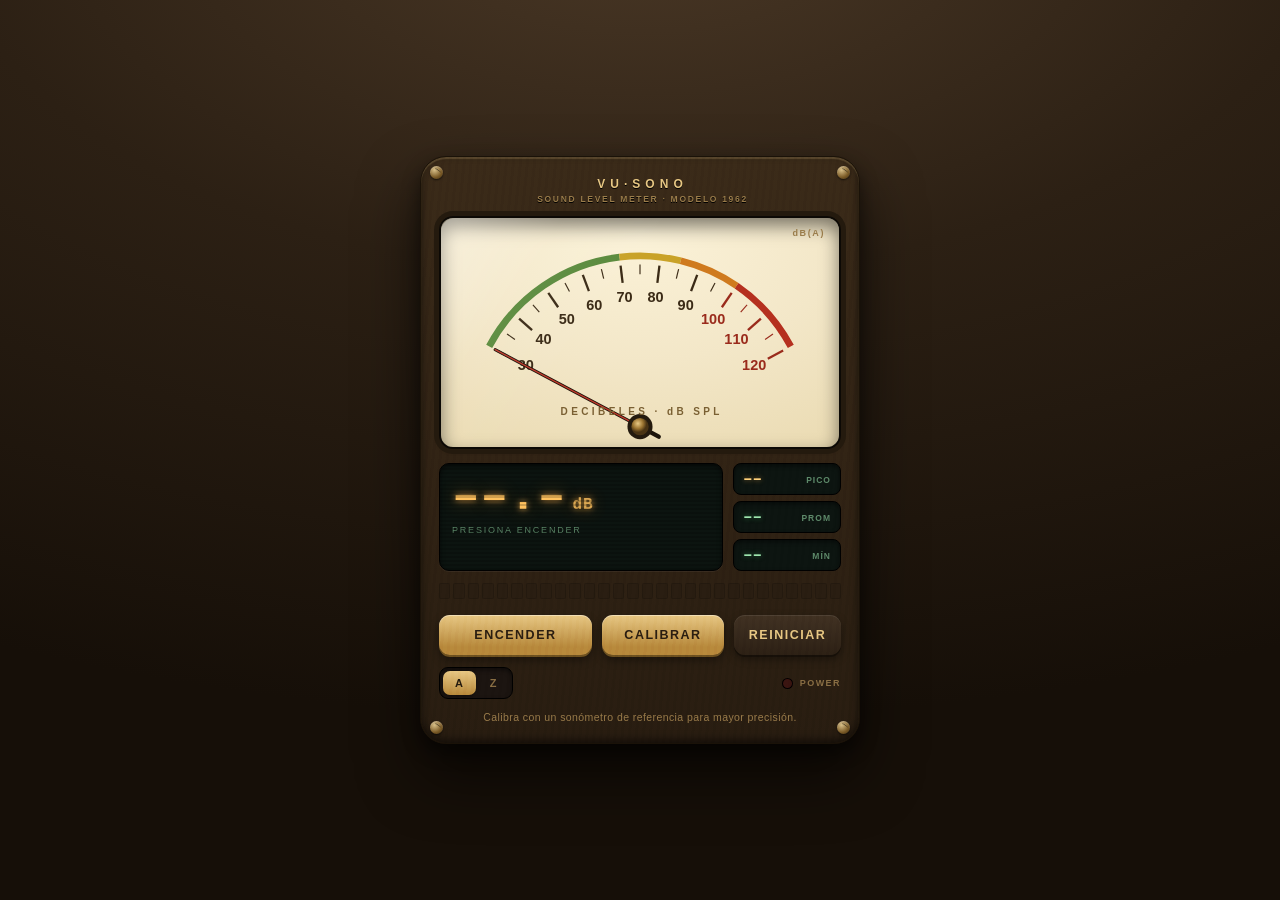
==== decibel-meter/index.html @ 9811fa7d "Medidor de decibeles retro (VU·SONO) con modo de calibracion App web autocontenida: medidor VU analo" ====
<!DOCTYPE html>
<html lang="es">
<head>
<meta charset="UTF-8" />
<meta name="viewport" content="width=device-width, initial-scale=1.0, maximum-scale=1.0, user-scalable=no" />
<meta name="theme-color" content="#1b1410" />
<title>VU·SONO — Medidor de decibeles retro</title>
<style>
  :root{
    --ivory:#f3e7c8;
    --ivory-dark:#e6d5a8;
    --amber:#e8a13a;
    --amber-glow:#ffc15e;
    --ink:#2a1d10;
    --red:#c0392b;
    --green:#4caf50;
    --yellow:#f4c430;
    --bezel:#1b1410;
    --bezel-2:#332518;
    --brass:#b8893b;
    --brass-light:#e8c884;
  }
  *{ box-sizing:border-box; -webkit-tap-highlight-color:transparent; }
  html,body{ height:100%; margin:0; }
  body{
    font-family:"Helvetica Neue",Arial,sans-serif;
    background:
      radial-gradient(120% 90% at 50% -10%, #4a3826 0%, #2c2014 45%, #160f08 100%);
    color:var(--ivory);
    display:flex; align-items:center; justify-content:center;
    min-height:100%; padding:18px;
    overflow-x:hidden;
  }

  /* ======================= GABINETE ======================= */
  .cabinet{
    width:min(440px,96vw);
    background:
      linear-gradient(180deg,#3a2a18 0%, #281c10 100%);
    border-radius:26px;
    padding:18px;
    box-shadow:
      0 2px 1px rgba(255,220,150,.18) inset,
      0 -3px 8px rgba(0,0,0,.6) inset,
      0 30px 60px rgba(0,0,0,.6),
      0 8px 18px rgba(0,0,0,.45);
    position:relative;
    border:1px solid #1a1208;
  }
  /* veta de madera sutil */
  .cabinet::before{
    content:""; position:absolute; inset:0; border-radius:26px; pointer-events:none;
    background:repeating-linear-gradient(96deg, rgba(0,0,0,.05) 0 3px, rgba(255,255,255,.012) 3px 7px);
    mix-blend-mode:overlay; opacity:.5;
  }
  .screw{ width:13px;height:13px;border-radius:50%;
    background:radial-gradient(circle at 35% 30%, #d9c089, #7a5a26 60%, #3a2a12);
    box-shadow:0 1px 1px rgba(255,255,255,.25) inset, 0 1px 2px rgba(0,0,0,.6);
    position:absolute; }
  .screw::after{ content:""; position:absolute; inset:3px; border-top:1.5px solid rgba(0,0,0,.55);
    transform:rotate(35deg); border-radius:2px; }
  .screw.tl{ top:9px; left:9px;} .screw.tr{ top:9px; right:9px;}
  .screw.bl{ bottom:9px; left:9px;} .screw.br{ bottom:9px; right:9px;}

  .brand{
    text-align:center; letter-spacing:.42em; font-size:12px; font-weight:700;
    color:var(--brass-light); text-shadow:0 1px 0 #000; margin:2px 0 12px;
    padding-left:.42em;
  }
  .brand small{ display:block; letter-spacing:.2em; font-size:8.5px; color:#9a7c4a; font-weight:600; margin-top:3px;}

  /* ======================= CARÁTULA DEL VU ======================= */
  .meter-face{
    position:relative; border-radius:14px; overflow:hidden;
    background:
      radial-gradient(120% 130% at 50% 8%, #fbf2d8 0%, var(--ivory) 42%, var(--ivory-dark) 100%);
    border:2px solid #0c0905;
    box-shadow:0 0 0 5px #241a0e, 0 8px 18px rgba(0,0,0,.5) inset, 0 2px 4px rgba(0,0,0,.6);
    padding:6px 6px 0;
  }
  .meter-face svg{ display:block; width:100%; height:auto; }
  /* reflejo de vidrio */
  .glass{
    position:absolute; inset:0; pointer-events:none; border-radius:14px;
    background:linear-gradient(125deg, rgba(255,255,255,.34) 0%, rgba(255,255,255,.05) 22%, transparent 42%);
    mix-blend-mode:screen;
  }
  .units{ position:absolute; left:50%; transform:translateX(-50%); bottom:30px;
    font-size:10px; letter-spacing:.34em; color:#7a6033; font-weight:700; padding-left:.34em;}
  .wlabel{ position:absolute; top:10px; right:14px; font-size:9px; letter-spacing:.18em;
    color:#9a7c4a; font-weight:700;}

  /* ======================= LECTOR DIGITAL ======================= */
  .readout{
    margin-top:14px; display:flex; gap:10px;
  }
  .lcd{
    flex:1; background:#0c1410; border-radius:10px; padding:10px 12px;
    border:1px solid #000;
    box-shadow:0 2px 5px rgba(0,0,0,.6) inset, 0 1px 0 rgba(255,255,255,.05);
    position:relative; overflow:hidden;
  }
  .lcd::after{ content:""; position:absolute; inset:0;
    background:repeating-linear-gradient(0deg, rgba(0,0,0,.18) 0 2px, transparent 2px 4px); pointer-events:none;}
  .lcd .big{
    font-family:"Courier New",monospace; font-weight:700; font-size:46px; line-height:1;
    color:var(--amber-glow);
    text-shadow:0 0 6px rgba(255,180,80,.85), 0 0 18px rgba(255,150,40,.45);
    letter-spacing:1px;
  }
  .lcd .big .u{ font-size:16px; margin-left:6px; opacity:.85; letter-spacing:1px;}
  .lcd .sub{ font-size:9px; letter-spacing:.2em; color:#5e8a6a; margin-top:5px; text-transform:uppercase;}
  .stats{
    width:108px; display:flex; flex-direction:column; gap:6px;
  }
  .stat{
    background:#0c1410; border-radius:8px; padding:6px 9px; border:1px solid #000;
    box-shadow:0 2px 4px rgba(0,0,0,.5) inset;
    display:flex; justify-content:space-between; align-items:baseline;
  }
  .stat b{ font-family:"Courier New",monospace; font-size:16px; color:#9fe6b0; text-shadow:0 0 5px rgba(80,220,120,.5);}
  .stat span{ font-size:8.5px; letter-spacing:.12em; color:#5e8a6a; font-weight:700;}
  .stat.peak b{ color:#ffd27a; text-shadow:0 0 5px rgba(255,180,80,.6);}

  /* ======================= ESCALERA DE LEDS ======================= */
  .ladder{ margin-top:12px; display:flex; gap:3px; height:16px; align-items:stretch;}
  .ladder i{ flex:1; border-radius:2px; background:#241a10;
    box-shadow:0 0 0 1px rgba(0,0,0,.5) inset; opacity:.32; transition:opacity .04s;}
  .ladder i.on{ opacity:1; }

  /* ======================= CONTROLES ======================= */
  .controls{ margin-top:16px; display:flex; gap:10px; align-items:center;}
  .btn{
    flex:1; cursor:pointer; border:none; border-radius:11px; padding:13px 10px;
    font-weight:700; letter-spacing:.12em; font-size:12.5px; text-transform:uppercase;
    color:#2a1d10;
    background:linear-gradient(180deg, var(--brass-light), var(--brass) 80%);
    box-shadow:0 2px 0 #6e511f, 0 5px 10px rgba(0,0,0,.4), 0 1px 0 rgba(255,255,255,.4) inset;
    transition:transform .06s, box-shadow .06s; user-select:none;
  }
  .btn:active{ transform:translateY(2px); box-shadow:0 0 0 #6e511f, 0 2px 5px rgba(0,0,0,.4) inset;}
  .btn.power{ flex:1.3; }
  .btn.power.live{ background:linear-gradient(180deg,#e88a5a,#c0392b 85%); box-shadow:0 2px 0 #7d1f15, 0 5px 12px rgba(192,57,43,.5), 0 1px 0 rgba(255,255,255,.3) inset; color:#fff;}
  .btn.ghost{ background:linear-gradient(180deg,#403122,#2c2014); color:var(--brass-light); box-shadow:0 2px 0 #160f08, 0 4px 8px rgba(0,0,0,.4), 0 1px 0 rgba(255,255,255,.08) inset; flex:.85;}

  /* fila inferior: ponderación + LED de encendido */
  .strip{ margin-top:12px; display:flex; align-items:center; gap:12px; justify-content:space-between;}
  .toggle{ display:flex; background:#1b1410; border-radius:9px; padding:3px; gap:2px; border:1px solid #000;
    box-shadow:0 2px 4px rgba(0,0,0,.5) inset;}
  .toggle button{ border:none; background:transparent; color:#8a6f44; font-weight:700; font-size:11px;
    padding:6px 12px; border-radius:7px; cursor:pointer; letter-spacing:.08em;}
  .toggle button.sel{ background:linear-gradient(180deg,var(--brass-light),var(--brass)); color:#241a0e;
    box-shadow:0 1px 3px rgba(0,0,0,.4);}
  .powerled{ display:flex; align-items:center; gap:7px; font-size:9px; letter-spacing:.16em; color:#8a6f44; font-weight:700;}
  .powerled .dot{ width:11px;height:11px;border-radius:50%; background:#3a1410;
    box-shadow:0 0 0 1px #000 inset; transition:.2s;}
  .powerled.on .dot{ background:#ff5a3c; box-shadow:0 0 8px rgba(255,80,50,.9), 0 0 14px rgba(255,60,30,.6);}

  /* ======================= PANEL DE CALIBRACIÓN ======================= */
  .overlay{ position:fixed; inset:0; background:rgba(8,5,2,.72); backdrop-filter:blur(3px);
    display:none; align-items:center; justify-content:center; padding:18px; z-index:20;}
  .overlay.show{ display:flex; }
  .cal{
    width:min(380px,94vw); background:linear-gradient(180deg,#f6ecd2,#e7d6ab);
    border-radius:18px; color:#2a1d10; padding:20px; position:relative;
    box-shadow:0 0 0 5px #241a0e, 0 30px 60px rgba(0,0,0,.6); border:2px solid #0c0905;
  }
  .cal h2{ margin:0 0 4px; font-size:17px; letter-spacing:.04em;}
  .cal p{ margin:0 0 14px; font-size:12px; line-height:1.5; color:#6a512c;}
  .cal .row{ margin-bottom:14px;}
  .cal label{ display:block; font-size:10px; font-weight:700; letter-spacing:.12em; text-transform:uppercase; color:#7a6033; margin-bottom:6px;}
  .liveval{ font-family:"Courier New",monospace; font-weight:700; font-size:28px; color:#9a4318;
    background:#fff8e8; border-radius:9px; padding:8px 12px; text-align:center; border:1px solid #d3bd8a;}
  .cal input[type=number]{ width:100%; font-size:20px; font-weight:700; padding:10px 12px; border-radius:9px;
    border:1px solid #c3aa74; background:#fffaf0; color:#2a1d10; text-align:center; font-family:"Courier New",monospace;}
  .cal .slider{ display:flex; align-items:center; gap:10px;}
  .cal input[type=range]{ flex:1; accent-color:var(--brass);}
  .cal .offval{ font-family:"Courier New",monospace; font-weight:700; min-width:64px; text-align:right; font-size:15px;}
  .cal .actions{ display:flex; gap:9px; margin-top:6px;}
  .cal .actions .btn{ flex:1; }
  .cal .btn.dim{ background:linear-gradient(180deg,#d8c69a,#bda468); box-shadow:0 2px 0 #8a7038;}
  .cal .hint{ font-size:10.5px; color:#8a6f44; margin-top:12px; line-height:1.5; border-top:1px dashed #c3aa74; padding-top:10px;}
  .cal .close{ position:absolute; top:12px; right:14px; cursor:pointer; font-size:22px; color:#9a7c4a; border:none; background:none; line-height:1;}

  .hint-msg{ text-align:center; font-size:10.5px; color:#9a7c4a; margin-top:12px; min-height:14px; letter-spacing:.04em;}
  a.foot{ color:#9a7c4a;}
</style>
</head>
<body>
  <main class="cabinet">
    <span class="screw tl"></span><span class="screw tr"></span>
    <span class="screw bl"></span><span class="screw br"></span>

    <div class="brand">VU·SONO<small>SOUND LEVEL METER · MODELO 1962</small></div>

    <!-- ===== CARÁTULA VU ANALÓGICA ===== -->
    <div class="meter-face">
      <span class="wlabel" id="wlabel">dB(A)</span>
      <svg id="dial" viewBox="0 0 400 232" aria-label="Medidor analógico de decibeles">
        <!-- arcos de color, ticks, etiquetas y aguja se generan por JS -->
        <g id="zones"></g>
        <g id="ticks"></g>
        <g id="labels" font-family="Helvetica Neue, Arial, sans-serif"></g>
        <!-- aguja -->
        <g id="needle">
          <line x1="200" y1="210" x2="200" y2="40" stroke="#1c140a" stroke-width="3.2" stroke-linecap="round"/>
          <line x1="200" y1="210" x2="200" y2="40" stroke="#c0392b" stroke-width="1.4" stroke-linecap="round"/>
          <line x1="200" y1="210" x2="200" y2="232" stroke="#1c140a" stroke-width="4.5" stroke-linecap="round"/>
        </g>
        <!-- tornillo central / pivote -->
        <circle cx="200" cy="210" r="13" fill="#241a0e"/>
        <circle cx="200" cy="210" r="9" fill="url(#pivot)"/>
        <defs>
          <radialGradient id="pivot" cx="38%" cy="32%">
            <stop offset="0" stop-color="#e8c884"/><stop offset="0.6" stop-color="#9a7330"/><stop offset="1" stop-color="#4a3414"/>
          </radialGradient>
        </defs>
      </svg>
      <span class="units">DECIBELES · dB SPL</span>
      <div class="glass"></div>
    </div>

    <!-- ===== LECTOR DIGITAL ===== -->
    <div class="readout">
      <div class="lcd">
        <div class="big"><span id="dbNow">––.–</span><span class="u">dB</span></div>
        <div class="sub" id="descNow">presiona ENCENDER</div>
      </div>
      <div class="stats">
        <div class="stat peak"><b id="dbPeak">––</b><span>PICO</span></div>
        <div class="stat"><b id="dbAvg">––</b><span>PROM</span></div>
        <div class="stat"><b id="dbMin">––</b><span>MÍN</span></div>
      </div>
    </div>

    <!-- ===== ESCALERA DE LEDS ===== -->
    <div class="ladder" id="ladder"></div>

    <!-- ===== CONTROLES ===== -->
    <div class="controls">
      <button class="btn power" id="btnPower">Encender</button>
      <button class="btn" id="btnCal">Calibrar</button>
      <button class="btn ghost" id="btnReset">Reiniciar</button>
    </div>

    <div class="strip">
      <div class="toggle" id="weighting">
        <button data-w="A" class="sel">A</button>
        <button data-w="Z">Z</button>
      </div>
      <div class="powerled" id="powerled"><span class="dot"></span>POWER</div>
    </div>

    <div class="hint-msg" id="hint">Calibra con un sonómetro de referencia para mayor precisión.</div>
  </main>

  <!-- ===== OVERLAY DE CALIBRACIÓN ===== -->
  <div class="overlay" id="overlay">
    <div class="cal">
      <button class="close" id="calClose">×</button>
      <h2>Calibración</h2>
      <p>El micrófono entrega un nivel relativo. Para mostrar dB SPL reales, indícale cuánto marca un sonómetro confiable en este mismo momento y lugar.</p>

      <div class="row">
        <label>Lectura actual sin calibrar</label>
        <div class="liveval"><span id="calLive">––.–</span> dB</div>
      </div>

      <div class="row">
        <label>Valor de referencia (sonómetro real)</label>
        <input type="number" id="calRef" inputmode="decimal" placeholder="ej. 65.0" step="0.1" />
      </div>

      <div class="row">
        <label>Ajuste manual (offset)</label>
        <div class="slider">
          <input type="range" id="calSlider" min="-30" max="120" step="0.5" value="90" />
          <span class="offval"><span id="calOff">+90.0</span></span>
        </div>
      </div>

      <div class="actions">
        <button class="btn" id="calApply">Calibrar aquí</button>
        <button class="btn dim" id="calReset">Restablecer</button>
      </div>

      <div class="hint">Consejo: en silencio total un ambiente ronda 30 dB, una conversación 60 dB, tráfico intenso 85 dB. Si no tienes sonómetro, usa el deslizador hasta que la aguja coincida con un nivel conocido.</div>
    </div>
  </div>

<script>
(()=>{
  "use strict";

  /* ============ CONFIG DEL DIAL ============ */
  const DB_MIN=30, DB_MAX=120;      // rango de la escala
  const A_DEG=-62, B_DEG=62;        // ángulos extremos de la aguja (0 = arriba)
  const CX=200, CY=210, R=168;      // pivote y radio de los ticks
  const NS="http://www.w3.org/2000/svg";

  const dbToAngle = db => {
    const t=(clamp(db,DB_MIN,DB_MAX)-DB_MIN)/(DB_MAX-DB_MIN);
    return A_DEG + t*(B_DEG-A_DEG);
  };
  const polar = (angDeg, r)=>{
    const a=angDeg*Math.PI/180;
    return [CX + r*Math.sin(a), CY - r*Math.cos(a)];
  };
  function clamp(v,a,b){ return v<a?a:v>b?b:v; }

  /* ============ DIBUJAR LA CARÁTULA ============ */
  const zones=document.getElementById('zones');
  const ticksG=document.getElementById('ticks');
  const labelsG=document.getElementById('labels');

  // arcos de color por tramos
  const bands=[
    [30,70,'#5a8a3c'],   // verde
    [70,85,'#c9a227'],   // amarillo
    [85,100,'#cf7a1e'],  // naranja
    [100,120,'#b5301f'], // rojo
  ];
  function arcPath(d0,d1,r){
    const [x0,y0]=polar(dbToAngle(d0),r);
    const [x1,y1]=polar(dbToAngle(d1),r);
    const large = Math.abs(dbToAngle(d1)-dbToAngle(d0))>180?1:0;
    return `M ${x0} ${y0} A ${r} ${r} 0 ${large} 1 ${x1} ${y1}`;
  }
  bands.forEach(([d0,d1,c])=>{
    const p=document.createElementNS(NS,'path');
    p.setAttribute('d',arcPath(d0,d1,R+9));
    p.setAttribute('stroke',c); p.setAttribute('stroke-width','7');
    p.setAttribute('fill','none'); p.setAttribute('stroke-linecap','butt');
    zones.appendChild(p);
  });

  // ticks: mayores cada 10, menores cada 5
  for(let db=DB_MIN; db<=DB_MAX; db+=5){
    const major = db%10===0;
    const ang=dbToAngle(db);
    const [x0,y0]=polar(ang, R);
    const [x1,y1]=polar(ang, R-(major?18:10));
    const l=document.createElementNS(NS,'line');
    l.setAttribute('x1',x0);l.setAttribute('y1',y0);
    l.setAttribute('x2',x1);l.setAttribute('y2',y1);
    l.setAttribute('stroke', db>=100?'#9a2b1c':'#3a2a16');
    l.setAttribute('stroke-width', major?2.4:1.2);
    ticksG.appendChild(l);
    if(major){
      const [lx,ly]=polar(ang, R-34);
      const t=document.createElementNS(NS,'text');
      t.setAttribute('x',lx);t.setAttribute('y',ly+4);
      t.setAttribute('text-anchor','middle');
      t.setAttribute('font-size','15');
      t.setAttribute('font-weight','700');
      t.setAttribute('fill', db>=100?'#9a2b1c':'#3a2a16');
      t.textContent=db;
      labelsG.appendChild(t);
    }
  }

  /* ============ ESCALERA DE LEDS ============ */
  const ladder=document.getElementById('ladder');
  const LED_N=28;
  const leds=[];
  for(let i=0;i<LED_N;i++){
    const el=document.createElement('i');
    const frac=i/(LED_N-1);
    const col = frac<0.55?'#4caf50' : frac<0.78?'#f4c430' : '#e8552d';
    el.dataset.col=col;
    el.style.background='#241a10';
    ladder.appendChild(el); leds.push(el);
  }

  /* ============ ESTADO ============ */
  const needle=document.getElementById('needle');
  const elNow=document.getElementById('dbNow');
  const elDesc=document.getElementById('descNow');
  const elPeak=document.getElementById('dbPeak');
  const elAvg=document.getElementById('dbAvg');
  const elMin=document.getElementById('dbMin');
  const btnPower=document.getElementById('btnPower');
  const powerled=document.getElementById('powerled');
  const hint=document.getElementById('hint');

  let audioCtx=null, analyser=null, micStream=null, raf=null, srcNode=null;
  let running=false;
  let weighting='A';
  let offset = parseFloat(localStorage.getItem('vusono.offset'));
  if(isNaN(offset)) offset=90;          // offset por defecto razonable
  let needleDb=DB_MIN;                    // posición suavizada de la aguja
  let peak=-Infinity, min=Infinity, sum=0, count=0, peakHold=DB_MIN, peakHoldT=0;

  // curva de ponderación A (ganancia en dB por frecuencia)
  function aWeight(f){
    const f2=f*f;
    const ra=(12194**2*f2*f2)/((f2+20.6**2)*Math.sqrt((f2+107.7**2)*(f2+737.9**2))*(f2+12194**2));
    return 20*Math.log10(ra)+2.00;
  }

  /* ============ AUDIO ============ */
  async function start(){
    try{
      micStream=await navigator.mediaDevices.getUserMedia({audio:{
        echoCancellation:false, noiseSuppression:false, autoGainControl:false
      }});
    }catch(e){
      hint.textContent='No se pudo acceder al micrófono. Revisa los permisos del navegador.';
      return;
    }
    audioCtx=new (window.AudioContext||window.webkitAudioContext)();
    srcNode=audioCtx.createMediaStreamSource(micStream);
    analyser=audioCtx.createAnalyser();
    analyser.fftSize=4096;
    analyser.smoothingTimeConstant=0.0;
    srcNode.connect(analyser);

    running=true;
    btnPower.textContent='Apagar';
    btnPower.classList.add('live');
    powerled.classList.add('on');
    elDesc.textContent='midiendo…';
    hint.textContent='Mantén el dispositivo quieto para una lectura estable.';
    resetStats();
    loop();
  }

  function stop(){
    running=false;
    if(raf) cancelAnimationFrame(raf);
    if(micStream) micStream.getTracks().forEach(t=>t.stop());
    if(audioCtx) audioCtx.close();
    audioCtx=analyser=micStream=srcNode=null;
    btnPower.textContent='Encender';
    btnPower.classList.remove('live');
    powerled.classList.remove('on');
    elDesc.textContent='detenido';
    // dejar la aguja caer suavemente a cero
    fallToZero();
  }

  function fallToZero(){
    if(running) return;
    needleDb += (DB_MIN-needleDb)*0.12;
    setNeedle(needleDb);
    if(Math.abs(needleDb-DB_MIN)>0.4) requestAnimationFrame(fallToZero);
  }

  const freqBuf = new Float32Array(2048);

  function measure(){
    // datos de frecuencia en dBFS
    analyser.getFloatFrequencyData(freqBuf.subarray(0, analyser.frequencyBinCount));
    const bins=analyser.frequencyBinCount;
    const nyq=audioCtx.sampleRate/2;
    let power=0;
    for(let i=1;i<bins;i++){
      const mag=freqBuf[i];                 // dBFS
      if(mag===-Infinity) continue;
      const f=i*nyq/bins;
      let p=Math.pow(10, mag/10);           // potencia lineal
      if(weighting==='A'){
        p *= Math.pow(10, aWeight(f)/10);
      }
      power+=p;
    }
    const dbfs = 10*Math.log10(power+1e-12);
    return dbfs + offset;                    // dB SPL aprox.
  }

  function loop(){
    if(!running) return;
    const db = measure();
    const shown = clamp(db, 0, 140);

    // suavizado tipo balística VU (ataque rápido, caída lenta)
    const k = shown>needleDb ? 0.5 : 0.12;
    needleDb += (clamp(shown,DB_MIN,DB_MAX)-needleDb)*k;
    setNeedle(needleDb);

    // lectura digital
    elNow.textContent = shown.toFixed(1).padStart(4,'0');
    elDesc.textContent = describe(shown);

    // estadísticas
    if(shown>peak) peak=shown;
    if(shown<min) min=shown;
    sum+=shown; count++;
    elPeak.textContent=Math.round(peak);
    elAvg.textContent=Math.round(sum/count);
    elMin.textContent=Math.round(min);

    // peak-hold visual en la escalera
    const now=performance.now();
    if(shown>=peakHold || now-peakHoldT>900){ peakHold=shown; peakHoldT=now; }

    // escalera de LEDs
    const lit = Math.round(((clamp(shown,DB_MIN,DB_MAX)-DB_MIN)/(DB_MAX-DB_MIN))*LED_N);
    const holdIdx = Math.round(((clamp(peakHold,DB_MIN,DB_MAX)-DB_MIN)/(DB_MAX-DB_MIN))*LED_N)-1;
    for(let i=0;i<LED_N;i++){
      const on = i<lit || i===holdIdx;
      leds[i].classList.toggle('on', on);
      leds[i].style.background = on ? leds[i].dataset.col : '#241a10';
    }

    // sincronizar slider/overlay si está abierto
    if(overlay.classList.contains('show')) calLive.textContent=db.toFixed(1);

    raf=requestAnimationFrame(loop);
  }

  function setNeedle(db){
    needle.setAttribute('transform', `rotate(${dbToAngle(db)} ${CX} ${CY})`);
  }
  setNeedle(DB_MIN);

  function describe(db){
    if(db<35) return 'silencio · biblioteca';
    if(db<50) return 'ambiente tranquilo';
    if(db<65) return 'conversación normal';
    if(db<80) return 'tráfico · oficina ruidosa';
    if(db<90) return 'ruidoso · precaución';
    if(db<100) return 'muy ruidoso';
    return '¡peligroso! usa protección';
  }

  function resetStats(){
    peak=-Infinity; min=Infinity; sum=0; count=0; peakHold=DB_MIN;
    elPeak.textContent='––'; elAvg.textContent='––'; elMin.textContent='––';
  }

  /* ============ CONTROLES ============ */
  btnPower.addEventListener('click', ()=> running?stop():start());
  document.getElementById('btnReset').addEventListener('click', ()=>{
    resetStats();
    if(running){ elDesc.textContent='estadísticas reiniciadas'; }
  });

  document.querySelectorAll('#weighting button').forEach(b=>{
    b.addEventListener('click', ()=>{
      weighting=b.dataset.w;
      document.querySelectorAll('#weighting button').forEach(x=>x.classList.toggle('sel', x===b));
      document.getElementById('wlabel').textContent = weighting==='A' ? 'dB(A)' : 'dB(Z)';
    });
  });

  /* ============ CALIBRACIÓN ============ */
  const overlay=document.getElementById('overlay');
  const calLive=document.getElementById('calLive');
  const calRef=document.getElementById('calRef');
  const calSlider=document.getElementById('calSlider');
  const calOff=document.getElementById('calOff');

  function syncOffUI(){
    calSlider.value=offset.toFixed(1);
    calOff.textContent=(offset>=0?'+':'')+offset.toFixed(1);
  }
  document.getElementById('btnCal').addEventListener('click', ()=>{
    syncOffUI(); calRef.value='';
    overlay.classList.add('show');
    if(!running) calLive.textContent='––.–';
  });
  document.getElementById('calClose').addEventListener('click', ()=>overlay.classList.remove('show'));
  overlay.addEventListener('click', e=>{ if(e.target===overlay) overlay.classList.remove('show'); });

  calSlider.addEventListener('input', ()=>{
    offset=parseFloat(calSlider.value);
    calOff.textContent=(offset>=0?'+':'')+offset.toFixed(1);
    saveOffset();
  });

  document.getElementById('calApply').addEventListener('click', ()=>{
    if(!running){ flashHint('Enciende el medidor para calibrar.'); return; }
    const ref=parseFloat(calRef.value);
    if(isNaN(ref)){ flashHint('Escribe el valor de tu sonómetro de referencia.'); return; }
    // lectura actual SIN offset = dbfs ponderado; recalculamos offset para que coincida con ref
    const dbfs = measure() - offset;        // quitar offset actual → nivel relativo
    offset = ref - dbfs;
    saveOffset(); syncOffUI();
    flashHint('Calibrado: ahora marca '+ref.toFixed(1)+' dB.');
    overlay.classList.remove('show');
  });

  document.getElementById('calReset').addEventListener('click', ()=>{
    offset=90; saveOffset(); syncOffUI();
    flashHint('Calibración restablecida (offset +90).');
  });

  function saveOffset(){ localStorage.setItem('vusono.offset', offset.toFixed(2)); }
  let hintTimer=null;
  function flashHint(msg){
    hint.textContent=msg;
    clearTimeout(hintTimer);
    hintTimer=setTimeout(()=>{ hint.textContent='Calibra con un sonómetro de referencia para mayor precisión.'; },4000);
  }

  // teclas: barra espaciadora = encender/apagar
  document.addEventListener('keydown', e=>{
    if(e.code==='Space' && !overlay.classList.contains('show') && e.target.tagName!=='INPUT'){
      e.preventDefault(); running?stop():start();
    }
    if(e.key==='Escape') overlay.classList.remove('show');
  });
})();
</script>
</body>
</html>
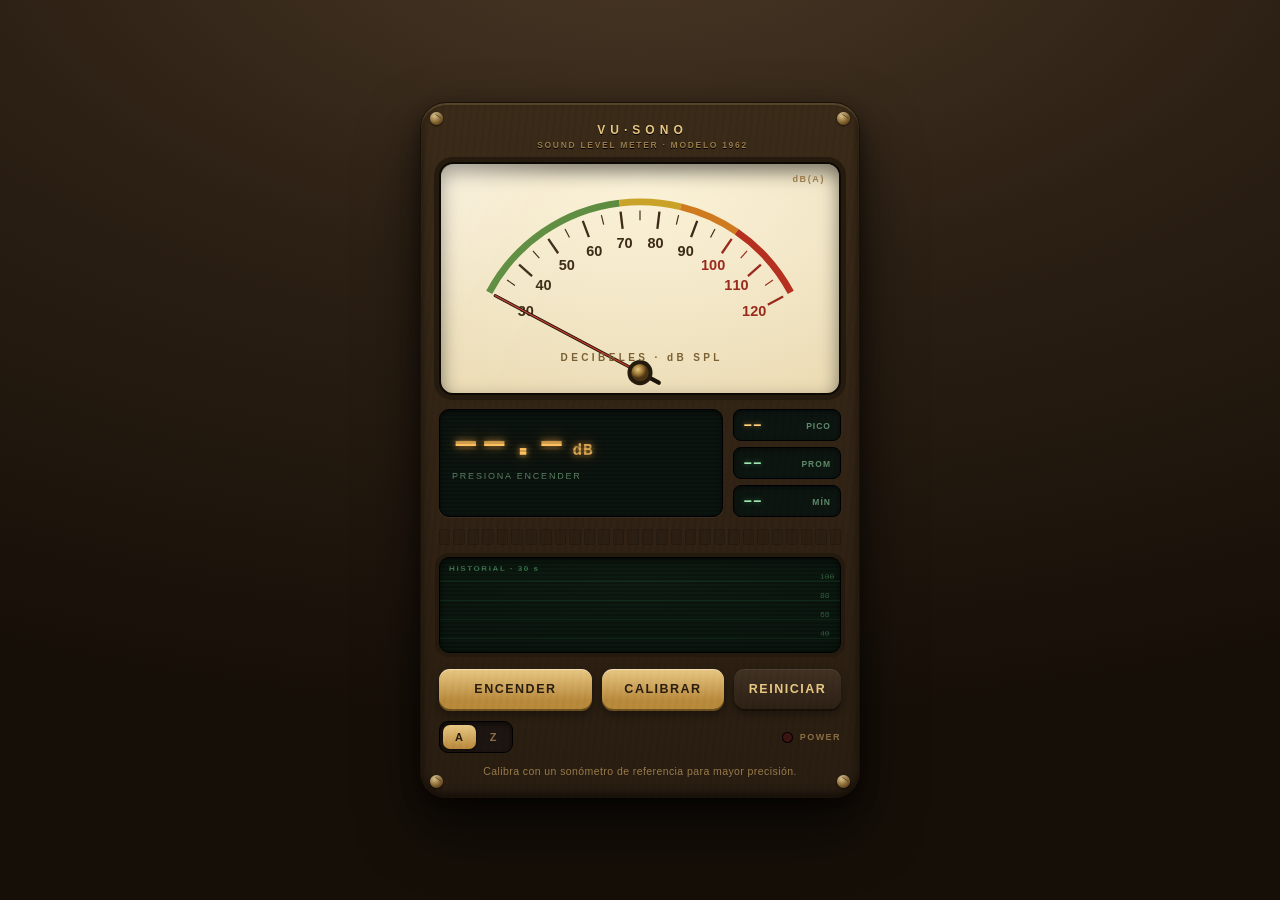
==== commit 594ba286: "Osciloscopio retro: historial del nivel de los ultimos 30 s Pantalla tipo tubo de fosforo verde con " ====
--- a/decibel-meter/index.html
+++ b/decibel-meter/index.html
@@ -128,6 +128,17 @@
     box-shadow:0 0 0 1px rgba(0,0,0,.5) inset; opacity:.32; transition:opacity .04s;}
   .ladder i.on{ opacity:1; }
 
+  /* ======================= OSCILOSCOPIO ======================= */
+  .scope{ margin-top:12px; position:relative; border-radius:10px; overflow:hidden;
+    background:radial-gradient(120% 120% at 50% 30%, #0e1c12 0%, #07120b 100%);
+    border:1px solid #000; box-shadow:0 2px 6px rgba(0,0,0,.6) inset, 0 0 0 4px #241a0e;
+    height:96px;}
+  .scope canvas{ display:block; width:100%; height:100%;}
+  .scope::after{ content:""; position:absolute; inset:0; pointer-events:none;
+    background:repeating-linear-gradient(0deg, rgba(0,0,0,.22) 0 2px, transparent 2px 4px);}
+  .scope-label{ position:absolute; top:6px; left:9px; font-size:8px; letter-spacing:.2em;
+    color:#3f7a52; font-weight:700;}
+
   /* ======================= CONTROLES ======================= */
   .controls{ margin-top:16px; display:flex; gap:10px; align-items:center;}
   .btn{
@@ -179,6 +190,16 @@
   .cal .actions{ display:flex; gap:9px; margin-top:6px;}
   .cal .actions .btn{ flex:1; }
   .cal .btn.dim{ background:linear-gradient(180deg,#d8c69a,#bda468); box-shadow:0 2px 0 #8a7038;}
+  .cal .presets-row{ border-top:1px dashed #c3aa74; padding-top:14px; margin-top:4px;}
+  .cal .presets-hint{ font-size:10.5px; color:#8a6f44; margin:-2px 0 10px; line-height:1.5;}
+  .presets{ display:flex; flex-wrap:wrap; gap:7px;}
+  .chip{ flex:1 1 28%; cursor:pointer; border:1px solid #c3aa74; border-radius:10px;
+    background:#fffaf0; color:#2a1d10; padding:8px 6px; font-size:11px; font-weight:700;
+    display:flex; flex-direction:column; align-items:center; gap:2px; line-height:1.1;
+    box-shadow:0 1px 2px rgba(0,0,0,.12); transition:transform .06s, background .1s;}
+  .chip small{ font-family:"Courier New",monospace; font-size:9.5px; color:#9a4318; font-weight:700;}
+  .chip:hover{ background:#fff3da;}
+  .chip:active{ transform:translateY(1px); background:var(--brass-light);}
   .cal .hint{ font-size:10.5px; color:#8a6f44; margin-top:12px; line-height:1.5; border-top:1px dashed #c3aa74; padding-top:10px;}
   .cal .close{ position:absolute; top:12px; right:14px; cursor:pointer; font-size:22px; color:#9a7c4a; border:none; background:none; line-height:1;}
 
@@ -236,6 +257,12 @@
     <!-- ===== ESCALERA DE LEDS ===== -->
     <div class="ladder" id="ladder"></div>
 
+    <!-- ===== OSCILOSCOPIO / HISTORIAL ===== -->
+    <div class="scope">
+      <canvas id="scope"></canvas>
+      <span class="scope-label">HISTORIAL · 30 s</span>
+    </div>
+
     <!-- ===== CONTROLES ===== -->
     <div class="controls">
       <button class="btn power" id="btnPower">Encender</button>
@@ -284,7 +311,19 @@
         <button class="btn dim" id="calReset">Restablecer</button>
       </div>
 
-      <div class="hint">Consejo: en silencio total un ambiente ronda 30 dB, una conversación 60 dB, tráfico intenso 85 dB. Si no tienes sonómetro, usa el deslizador hasta que la aguja coincida con un nivel conocido.</div>
+      <div class="row presets-row">
+        <label>¿No tienes sonómetro? Calibra con un sonido conocido</label>
+        <p class="presets-hint">Coloca el teléfono en la situación indicada y toca el botón: la app mide ~1&nbsp;s y ajusta la escala a ese nivel típico.</p>
+        <div class="presets" id="presets">
+          <button class="chip" data-db="30">🤫 Silencio<small>30 dB</small></button>
+          <button class="chip" data-db="40">😶 Susurro<small>40 dB</small></button>
+          <button class="chip" data-db="60">🗣️ Conversación<small>60 dB</small></button>
+          <button class="chip" data-db="75">🚗 Tráfico<small>75 dB</small></button>
+          <button class="chip" data-db="85">🏙️ Calle ruidosa<small>85 dB</small></button>
+        </div>
+      </div>
+
+      <div class="hint">Consejo: también puedes mover el deslizador a mano hasta que la aguja coincida con un nivel que conozcas. La calibración se guarda automáticamente.</div>
     </div>
   </div>
 
@@ -389,6 +428,57 @@
   let offset = parseFloat(localStorage.getItem('vusono.offset'));
   if(isNaN(offset)) offset=90;          // offset por defecto razonable
   let needleDb=DB_MIN;                    // posición suavizada de la aguja
+
+  /* ============ OSCILOSCOPIO ============ */
+  const scopeCv=document.getElementById('scope');
+  const sctx=scopeCv.getContext('2d');
+  const HIST_SECONDS=30, HIST_HZ=20, HIST_N=HIST_SECONDS*HIST_HZ; // 600 muestras
+  const history=new Array(HIST_N).fill(null);
+  let lastPush=0;
+  let scopeW=0, scopeH=0;
+  function sizeScope(){
+    const r=scopeCv.getBoundingClientRect();
+    const dpr=window.devicePixelRatio||1;
+    scopeW=r.width; scopeH=r.height;
+    scopeCv.width=Math.round(r.width*dpr);
+    scopeCv.height=Math.round(r.height*dpr);
+    sctx.setTransform(dpr,0,0,dpr,0,0);
+    drawScope();
+  }
+  window.addEventListener('resize', sizeScope);
+
+  function pushHistory(db){
+    const now=performance.now();
+    if(now-lastPush < 1000/HIST_HZ) return;
+    lastPush=now;
+    history.push(clamp(db,DB_MIN,DB_MAX)); history.shift();
+  }
+
+  function drawScope(){
+    if(!scopeW) return;
+    const W=scopeW, H=scopeH, pad=4;
+    sctx.clearRect(0,0,W,H);
+    // rejilla horizontal en niveles de referencia
+    sctx.lineWidth=1; sctx.font='8px Courier New';
+    [40,60,80,100].forEach(lv=>{
+      const y=H-pad-((lv-DB_MIN)/(DB_MAX-DB_MIN))*(H-2*pad);
+      sctx.strokeStyle='rgba(80,200,120,.14)'; sctx.beginPath();
+      sctx.moveTo(0,y); sctx.lineTo(W,y); sctx.stroke();
+      sctx.fillStyle='rgba(120,220,150,.4)'; sctx.fillText(lv, W-20, y-2);
+    });
+    // trazo de fósforo
+    sctx.beginPath();
+    let started=false;
+    for(let i=0;i<HIST_N;i++){
+      const v=history[i]; if(v==null){ started=false; continue; }
+      const x=(i/(HIST_N-1))*W;
+      const y=H-pad-((v-DB_MIN)/(DB_MAX-DB_MIN))*(H-2*pad);
+      if(!started){ sctx.moveTo(x,y); started=true; } else sctx.lineTo(x,y);
+    }
+    sctx.strokeStyle='#5af08c'; sctx.lineWidth=1.6;
+    sctx.shadowColor='rgba(90,240,140,.8)'; sctx.shadowBlur=6;
+    sctx.stroke(); sctx.shadowBlur=0;
+  }
   let peak=-Infinity, min=Infinity, sum=0, count=0, peakHold=DB_MIN, peakHoldT=0;
 
   // curva de ponderación A (ganancia en dB por frecuencia)
@@ -503,6 +593,10 @@
       leds[i].style.background = on ? leds[i].dataset.col : '#241a10';
     }
 
+    // historial / osciloscopio
+    pushHistory(shown);
+    drawScope();
+
     // sincronizar slider/overlay si está abierto
     if(overlay.classList.contains('show')) calLive.textContent=db.toFixed(1);
 
@@ -513,6 +607,7 @@
     needle.setAttribute('transform', `rotate(${dbToAngle(db)} ${CX} ${CY})`);
   }
   setNeedle(DB_MIN);
+  sizeScope();
 
   function describe(db){
     if(db<35) return 'silencio · biblioteca';
@@ -527,6 +622,7 @@
   function resetStats(){
     peak=-Infinity; min=Infinity; sum=0; count=0; peakHold=DB_MIN;
     elPeak.textContent='––'; elAvg.textContent='––'; elMin.textContent='––';
+    history.fill(null); drawScope();
   }
 
   /* ============ CONTROLES ============ */
@@ -569,16 +665,35 @@
     saveOffset();
   });
 
+  let calibrating=false;
+  // Promedia la lectura ~1 s y ajusta el offset para que el nivel actual = refDb
+  function calibrateTo(refDb, label){
+    if(!running){ flashHint('Enciende el medidor para calibrar.'); return; }
+    if(calibrating) return;
+    calibrating=true;
+    flashHint('Midiendo referencia…');
+    const samples=[]; const t0=performance.now();
+    (function sample(){
+      samples.push(measure()-offset);       // nivel relativo (sin offset)
+      if(performance.now()-t0<900){ setTimeout(sample,40); return; }
+      const rel=samples.reduce((a,b)=>a+b,0)/samples.length;
+      offset = refDb - rel;
+      saveOffset(); syncOffUI();
+      calibrating=false;
+      flashHint('Calibrado con '+label+': ahora marca ~'+refDb.toFixed(0)+' dB.');
+      overlay.classList.remove('show');
+    })();
+  }
+
   document.getElementById('calApply').addEventListener('click', ()=>{
-    if(!running){ flashHint('Enciende el medidor para calibrar.'); return; }
     const ref=parseFloat(calRef.value);
     if(isNaN(ref)){ flashHint('Escribe el valor de tu sonómetro de referencia.'); return; }
-    // lectura actual SIN offset = dbfs ponderado; recalculamos offset para que coincida con ref
-    const dbfs = measure() - offset;        // quitar offset actual → nivel relativo
-    offset = ref - dbfs;
-    saveOffset(); syncOffUI();
-    flashHint('Calibrado: ahora marca '+ref.toFixed(1)+' dB.');
-    overlay.classList.remove('show');
+    calibrateTo(ref, 'la referencia');
+  });
+
+  // calibración rápida con sonidos conocidos
+  document.querySelectorAll('#presets .chip').forEach(c=>{
+    c.addEventListener('click', ()=> calibrateTo(parseFloat(c.dataset.db), c.textContent.replace(/\d+\s*dB/,'').trim()));
   });
 
   document.getElementById('calReset').addEventListener('click', ()=>{
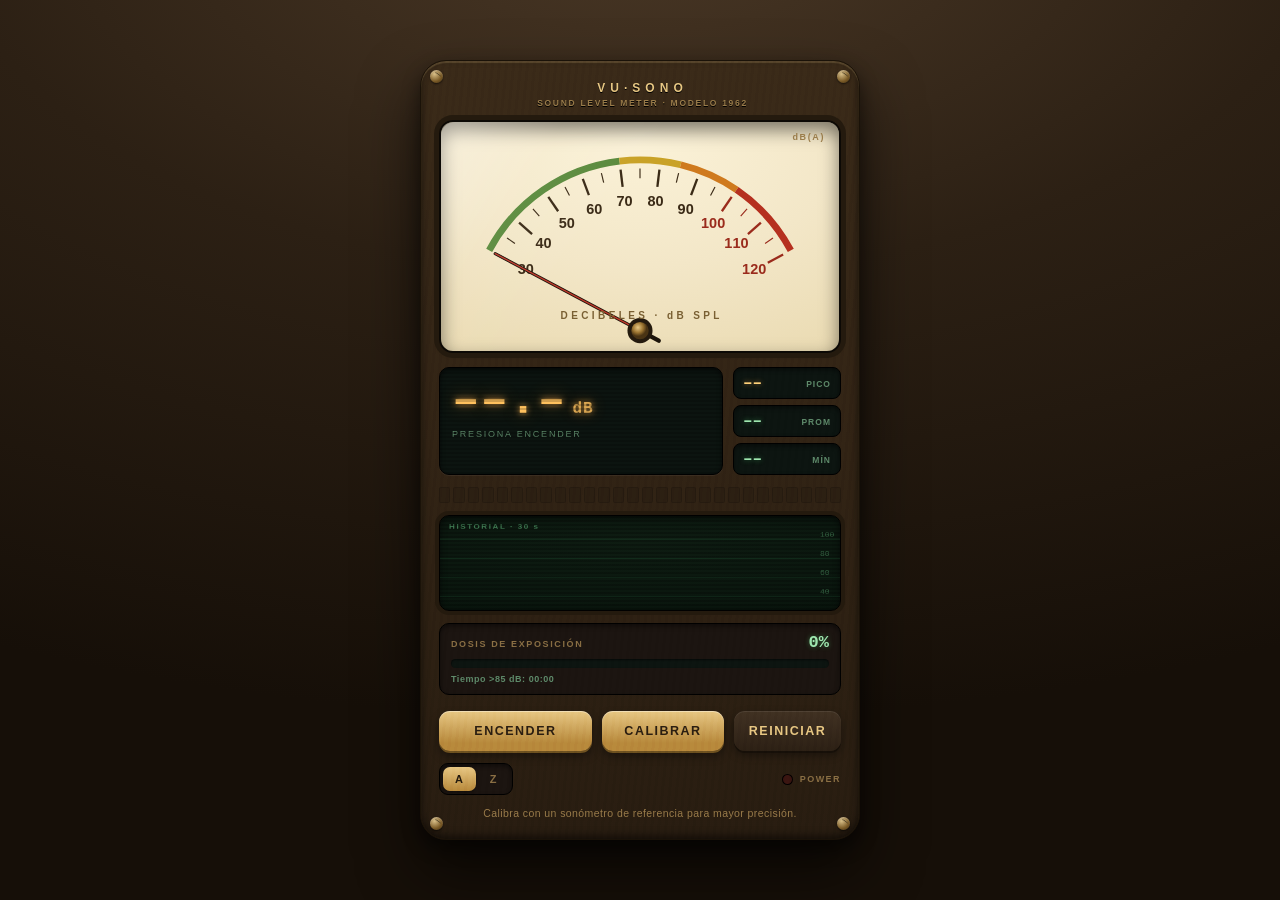
==== commit 6f03f909: "Dosimetro de exposicion (criterio NIOSH) Acumula la dosis de ruido segun el tiempo permitido NIOSH (" ====
--- a/decibel-meter/index.html
+++ b/decibel-meter/index.html
@@ -138,6 +138,21 @@
     background:repeating-linear-gradient(0deg, rgba(0,0,0,.22) 0 2px, transparent 2px 4px);}
   .scope-label{ position:absolute; top:6px; left:9px; font-size:8px; letter-spacing:.2em;
     color:#3f7a52; font-weight:700;}
+
+  /* ======================= DOSÍMETRO ======================= */
+  .dose{ margin-top:12px; background:#1b1410; border-radius:10px; padding:9px 11px 10px;
+    border:1px solid #000; box-shadow:0 2px 5px rgba(0,0,0,.5) inset;}
+  .dose-head{ display:flex; justify-content:space-between; align-items:baseline; margin-bottom:7px;}
+  .dose-title{ font-size:9px; letter-spacing:.18em; color:#8a6f44; font-weight:700;}
+  .dose-pct{ font-family:"Courier New",monospace; font-weight:700; font-size:17px; color:#9fe6b0;
+    text-shadow:0 0 5px rgba(80,220,120,.4);}
+  .dose-bar{ height:9px; border-radius:5px; background:#0c1410; overflow:hidden;
+    box-shadow:0 1px 2px rgba(0,0,0,.6) inset;}
+  .dose-bar i{ display:block; height:100%; width:0%; border-radius:5px; background:var(--green);
+    transition:width .25s, background .25s;}
+  .dose-foot{ margin-top:6px; font-size:9px; letter-spacing:.06em; color:#5e8a6a; font-weight:600;}
+  .dose.warn .dose-pct{ color:#ff8a6a; text-shadow:0 0 6px rgba(255,90,50,.6);}
+  .dose.warn .dose-foot{ color:#e08a6a;}
 
   /* ======================= CONTROLES ======================= */
   .controls{ margin-top:16px; display:flex; gap:10px; align-items:center;}
@@ -263,6 +278,16 @@
       <span class="scope-label">HISTORIAL · 30 s</span>
     </div>
 
+    <!-- ===== DOSÍMETRO DE EXPOSICIÓN ===== -->
+    <div class="dose" id="dose">
+      <div class="dose-head">
+        <span class="dose-title">DOSIS DE EXPOSICIÓN</span>
+        <span class="dose-pct" id="dosePct">0%</span>
+      </div>
+      <div class="dose-bar"><i id="doseFill"></i></div>
+      <div class="dose-foot"><span id="doseMsg">Tiempo &gt;85 dB: 00:00</span></div>
+    </div>
+
     <!-- ===== CONTROLES ===== -->
     <div class="controls">
       <button class="btn power" id="btnPower">Encender</button>
@@ -480,6 +505,35 @@
     sctx.stroke(); sctx.shadowBlur=0;
   }
   let peak=-Infinity, min=Infinity, sum=0, count=0, peakHold=DB_MIN, peakHoldT=0;
+  let dose=0, timeAbove=0, lastFrame=0;   // dosis NIOSH, segundos >85 dB
+
+  const elDosePct=document.getElementById('dosePct');
+  const elDoseFill=document.getElementById('doseFill');
+  const elDoseMsg=document.getElementById('doseMsg');
+  const elDose=document.getElementById('dose');
+
+  function accumulateDose(db){
+    const now=performance.now();
+    if(lastFrame){
+      const dt=Math.min((now-lastFrame)/1000, 0.5);   // s (acotado por si hubo pausa)
+      const allowed=28800*Math.pow(2,(85-db)/3);        // tiempo permitido NIOSH (s)
+      dose += dt/allowed;
+      if(db>=85) timeAbove+=dt;
+    }
+    lastFrame=now;
+  }
+  function fmtTime(s){
+    s=Math.floor(s); const m=Math.floor(s/60);
+    return String(m).padStart(2,'0')+':'+String(s%60).padStart(2,'0');
+  }
+  function updateDose(){
+    const pct=dose*100;
+    elDosePct.textContent = pct<1000 ? pct.toFixed(pct<10?1:0)+'%' : '999+%';
+    elDoseFill.style.width=Math.min(100,pct)+'%';
+    elDoseFill.style.background = pct>=100?'var(--red)':pct>=50?'var(--yellow)':'var(--green)';
+    elDose.classList.toggle('warn', pct>=100);
+    elDoseMsg.textContent='Tiempo >85 dB: '+fmtTime(timeAbove)+(pct>=100?' · ¡límite diario alcanzado!':'');
+  }
 
   // curva de ponderación A (ganancia en dB por frecuencia)
   function aWeight(f){
@@ -593,6 +647,10 @@
       leds[i].style.background = on ? leds[i].dataset.col : '#241a10';
     }
 
+    // dosis de exposición
+    accumulateDose(shown);
+    updateDose();
+
     // historial / osciloscopio
     pushHistory(shown);
     drawScope();
@@ -622,6 +680,7 @@
   function resetStats(){
     peak=-Infinity; min=Infinity; sum=0; count=0; peakHold=DB_MIN;
     elPeak.textContent='––'; elAvg.textContent='––'; elMin.textContent='––';
+    dose=0; timeAbove=0; lastFrame=0; updateDose();
     history.fill(null); drawScope();
   }
 
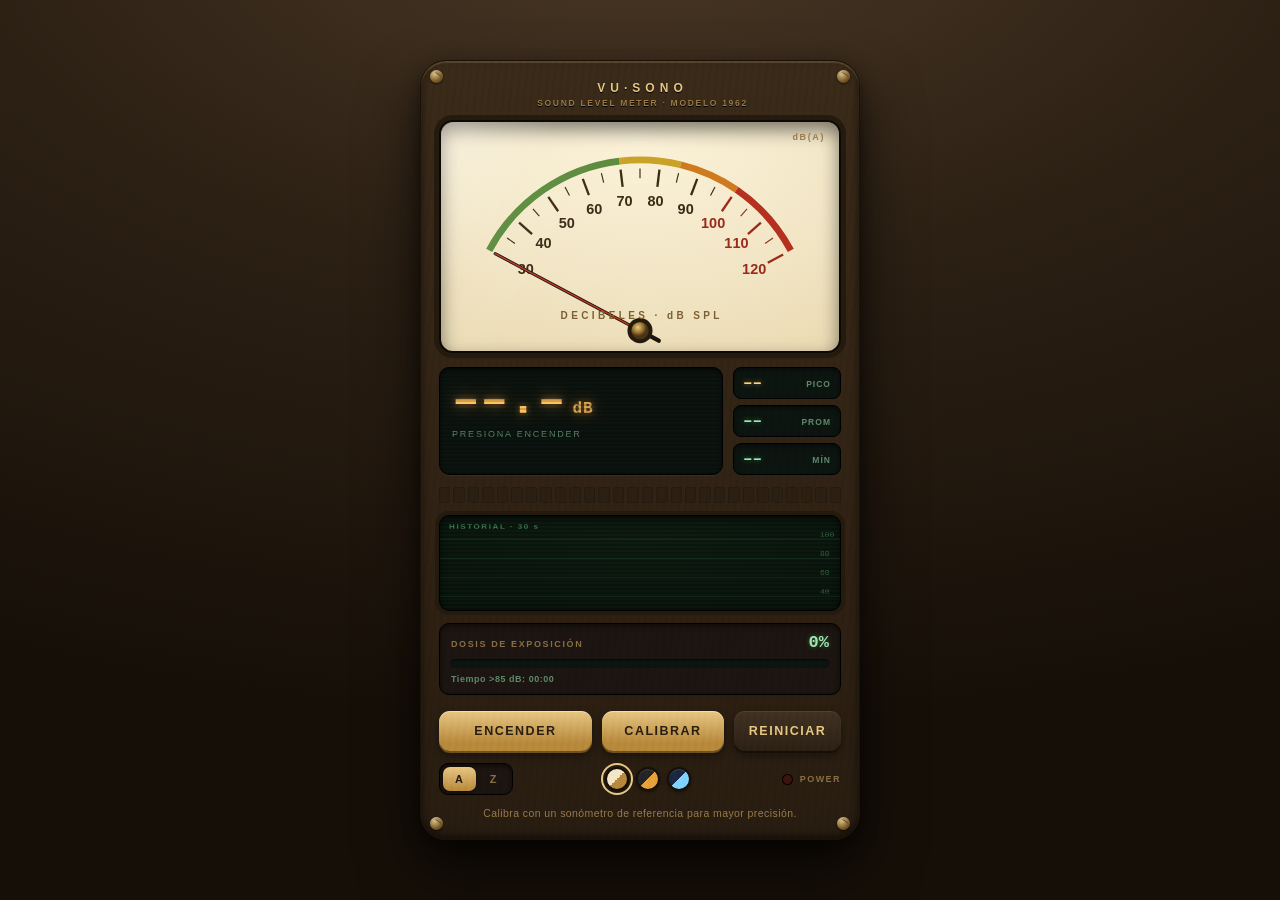
==== commit fb82ddba: "Temas de caratula intercambiables (marfil/negra-ambar/azul-nocturno) Selector de tres temas con vari" ====
--- a/decibel-meter/index.html
+++ b/decibel-meter/index.html
@@ -19,6 +19,26 @@
     --bezel-2:#332518;
     --brass:#b8893b;
     --brass-light:#e8c884;
+    /* variables de carátula (tematizables) */
+    --face-hi:#fbf2d8; --face:#f3e7c8; --face-lo:#e6d5a8;
+    --tick:#3a2a16; --tick-red:#9a2b1c;
+    --units:#7a6033; --wlabel:#9a7c4a;
+    --needle-dark:#1c140a; --needle-red:#c0392b;
+    --lcd:#ffc15e; --lcd-glow:rgba(255,170,70,.55);
+  }
+  html[data-theme="noir"]{
+    --face-hi:#3c3c42; --face:#242428; --face-lo:#141417;
+    --tick:#e8a13a; --tick-red:#ff7043;
+    --units:#b88a3a; --wlabel:#c8923a;
+    --needle-dark:#f0e0c0; --needle-red:#ff5a3c;
+    --lcd:#ffc15e; --lcd-glow:rgba(255,170,70,.55);
+  }
+  html[data-theme="nocturne"]{
+    --face-hi:#2c3e66; --face:#1a2742; --face-lo:#0f1a30;
+    --tick:#a8c8ff; --tick-red:#ff9a7a;
+    --units:#6f9ad6; --wlabel:#7fa8d8;
+    --needle-dark:#dfeaff; --needle-red:#ff7a5a;
+    --lcd:#7fd4ff; --lcd-glow:rgba(90,180,255,.55);
   }
   *{ box-sizing:border-box; -webkit-tap-highlight-color:transparent; }
   html,body{ height:100%; margin:0; }
@@ -73,7 +93,7 @@
   .meter-face{
     position:relative; border-radius:14px; overflow:hidden;
     background:
-      radial-gradient(120% 130% at 50% 8%, #fbf2d8 0%, var(--ivory) 42%, var(--ivory-dark) 100%);
+      radial-gradient(120% 130% at 50% 8%, var(--face-hi) 0%, var(--face) 42%, var(--face-lo) 100%);
     border:2px solid #0c0905;
     box-shadow:0 0 0 5px #241a0e, 0 8px 18px rgba(0,0,0,.5) inset, 0 2px 4px rgba(0,0,0,.6);
     padding:6px 6px 0;
@@ -86,9 +106,16 @@
     mix-blend-mode:screen;
   }
   .units{ position:absolute; left:50%; transform:translateX(-50%); bottom:30px;
-    font-size:10px; letter-spacing:.34em; color:#7a6033; font-weight:700; padding-left:.34em;}
+    font-size:10px; letter-spacing:.34em; color:var(--units); font-weight:700; padding-left:.34em;}
   .wlabel{ position:absolute; top:10px; right:14px; font-size:9px; letter-spacing:.18em;
-    color:#9a7c4a; font-weight:700;}
+    color:var(--wlabel); font-weight:700;}
+  /* ticks, etiquetas y aguja siguen el tema */
+  #dial .tk{ stroke:var(--tick); }
+  #dial .tk.red{ stroke:var(--tick-red); }
+  #dial .lb{ fill:var(--tick); }
+  #dial .lb.red{ fill:var(--tick-red); }
+  #dial #needle line{ stroke:var(--needle-dark); }
+  #dial #needle line.nred{ stroke:var(--needle-red); }
 
   /* ======================= LECTOR DIGITAL ======================= */
   .readout{
@@ -104,8 +131,8 @@
     background:repeating-linear-gradient(0deg, rgba(0,0,0,.18) 0 2px, transparent 2px 4px); pointer-events:none;}
   .lcd .big{
     font-family:"Courier New",monospace; font-weight:700; font-size:46px; line-height:1;
-    color:var(--amber-glow);
-    text-shadow:0 0 6px rgba(255,180,80,.85), 0 0 18px rgba(255,150,40,.45);
+    color:var(--lcd);
+    text-shadow:0 0 6px var(--lcd-glow), 0 0 18px var(--lcd-glow);
     letter-spacing:1px;
   }
   .lcd .big .u{ font-size:16px; margin-left:6px; opacity:.85; letter-spacing:1px;}
@@ -170,7 +197,14 @@
   .btn.ghost{ background:linear-gradient(180deg,#403122,#2c2014); color:var(--brass-light); box-shadow:0 2px 0 #160f08, 0 4px 8px rgba(0,0,0,.4), 0 1px 0 rgba(255,255,255,.08) inset; flex:.85;}
 
   /* fila inferior: ponderación + LED de encendido */
-  .strip{ margin-top:12px; display:flex; align-items:center; gap:12px; justify-content:space-between;}
+  .strip{ margin-top:12px; display:flex; align-items:center; gap:10px; justify-content:space-between; flex-wrap:wrap;}
+  .themes{ display:flex; gap:7px; }
+  .sw{ width:24px; height:24px; border-radius:50%; cursor:pointer; padding:0;
+    border:2px solid #160f08;
+    background:linear-gradient(135deg, var(--s1) 0 50%, var(--s2) 50% 100%);
+    box-shadow:0 1px 3px rgba(0,0,0,.5), 0 1px 0 rgba(255,255,255,.15) inset; transition:transform .08s;}
+  .sw:active{ transform:scale(.92); }
+  .sw.sel{ outline:2px solid var(--brass-light); outline-offset:2px; }
   .toggle{ display:flex; background:#1b1410; border-radius:9px; padding:3px; gap:2px; border:1px solid #000;
     box-shadow:0 2px 4px rgba(0,0,0,.5) inset;}
   .toggle button{ border:none; background:transparent; color:#8a6f44; font-weight:700; font-size:11px;
@@ -240,7 +274,7 @@
         <!-- aguja -->
         <g id="needle">
           <line x1="200" y1="210" x2="200" y2="40" stroke="#1c140a" stroke-width="3.2" stroke-linecap="round"/>
-          <line x1="200" y1="210" x2="200" y2="40" stroke="#c0392b" stroke-width="1.4" stroke-linecap="round"/>
+          <line class="nred" x1="200" y1="210" x2="200" y2="40" stroke="#c0392b" stroke-width="1.4" stroke-linecap="round"/>
           <line x1="200" y1="210" x2="200" y2="232" stroke="#1c140a" stroke-width="4.5" stroke-linecap="round"/>
         </g>
         <!-- tornillo central / pivote -->
@@ -300,6 +334,11 @@
         <button data-w="A" class="sel">A</button>
         <button data-w="Z">Z</button>
       </div>
+      <div class="themes" id="themes" title="Tema de la carátula">
+        <button data-theme="classic" class="sw sel" style="--s1:#f3e7c8;--s2:#b8893b" aria-label="Marfil clásico"></button>
+        <button data-theme="noir" class="sw" style="--s1:#242428;--s2:#e8a13a" aria-label="Negra ámbar"></button>
+        <button data-theme="nocturne" class="sw" style="--s1:#1a2742;--s2:#7fd4ff" aria-label="Azul nocturno"></button>
+      </div>
       <div class="powerled" id="powerled"><span class="dot"></span>POWER</div>
     </div>
 
@@ -407,7 +446,7 @@
     const l=document.createElementNS(NS,'line');
     l.setAttribute('x1',x0);l.setAttribute('y1',y0);
     l.setAttribute('x2',x1);l.setAttribute('y2',y1);
-    l.setAttribute('stroke', db>=100?'#9a2b1c':'#3a2a16');
+    l.setAttribute('class', db>=100?'tk red':'tk');
     l.setAttribute('stroke-width', major?2.4:1.2);
     ticksG.appendChild(l);
     if(major){
@@ -417,7 +456,7 @@
       t.setAttribute('text-anchor','middle');
       t.setAttribute('font-size','15');
       t.setAttribute('font-weight','700');
-      t.setAttribute('fill', db>=100?'#9a2b1c':'#3a2a16');
+      t.setAttribute('class', db>=100?'lb red':'lb');
       t.textContent=db;
       labelsG.appendChild(t);
     }
@@ -691,6 +730,17 @@
     if(running){ elDesc.textContent='estadísticas reiniciadas'; }
   });
 
+  // ===== selector de temas de carátula =====
+  function applyTheme(name){
+    document.documentElement.dataset.theme = name==='classic'?'':name;
+    document.querySelectorAll('#themes .sw').forEach(s=>s.classList.toggle('sel', s.dataset.theme===name));
+    localStorage.setItem('vusono.theme', name);
+  }
+  document.querySelectorAll('#themes .sw').forEach(s=>{
+    s.addEventListener('click', ()=>applyTheme(s.dataset.theme));
+  });
+  applyTheme(localStorage.getItem('vusono.theme') || 'classic');
+
   document.querySelectorAll('#weighting button').forEach(b=>{
     b.addEventListener('click', ()=>{
       weighting=b.dataset.w;
